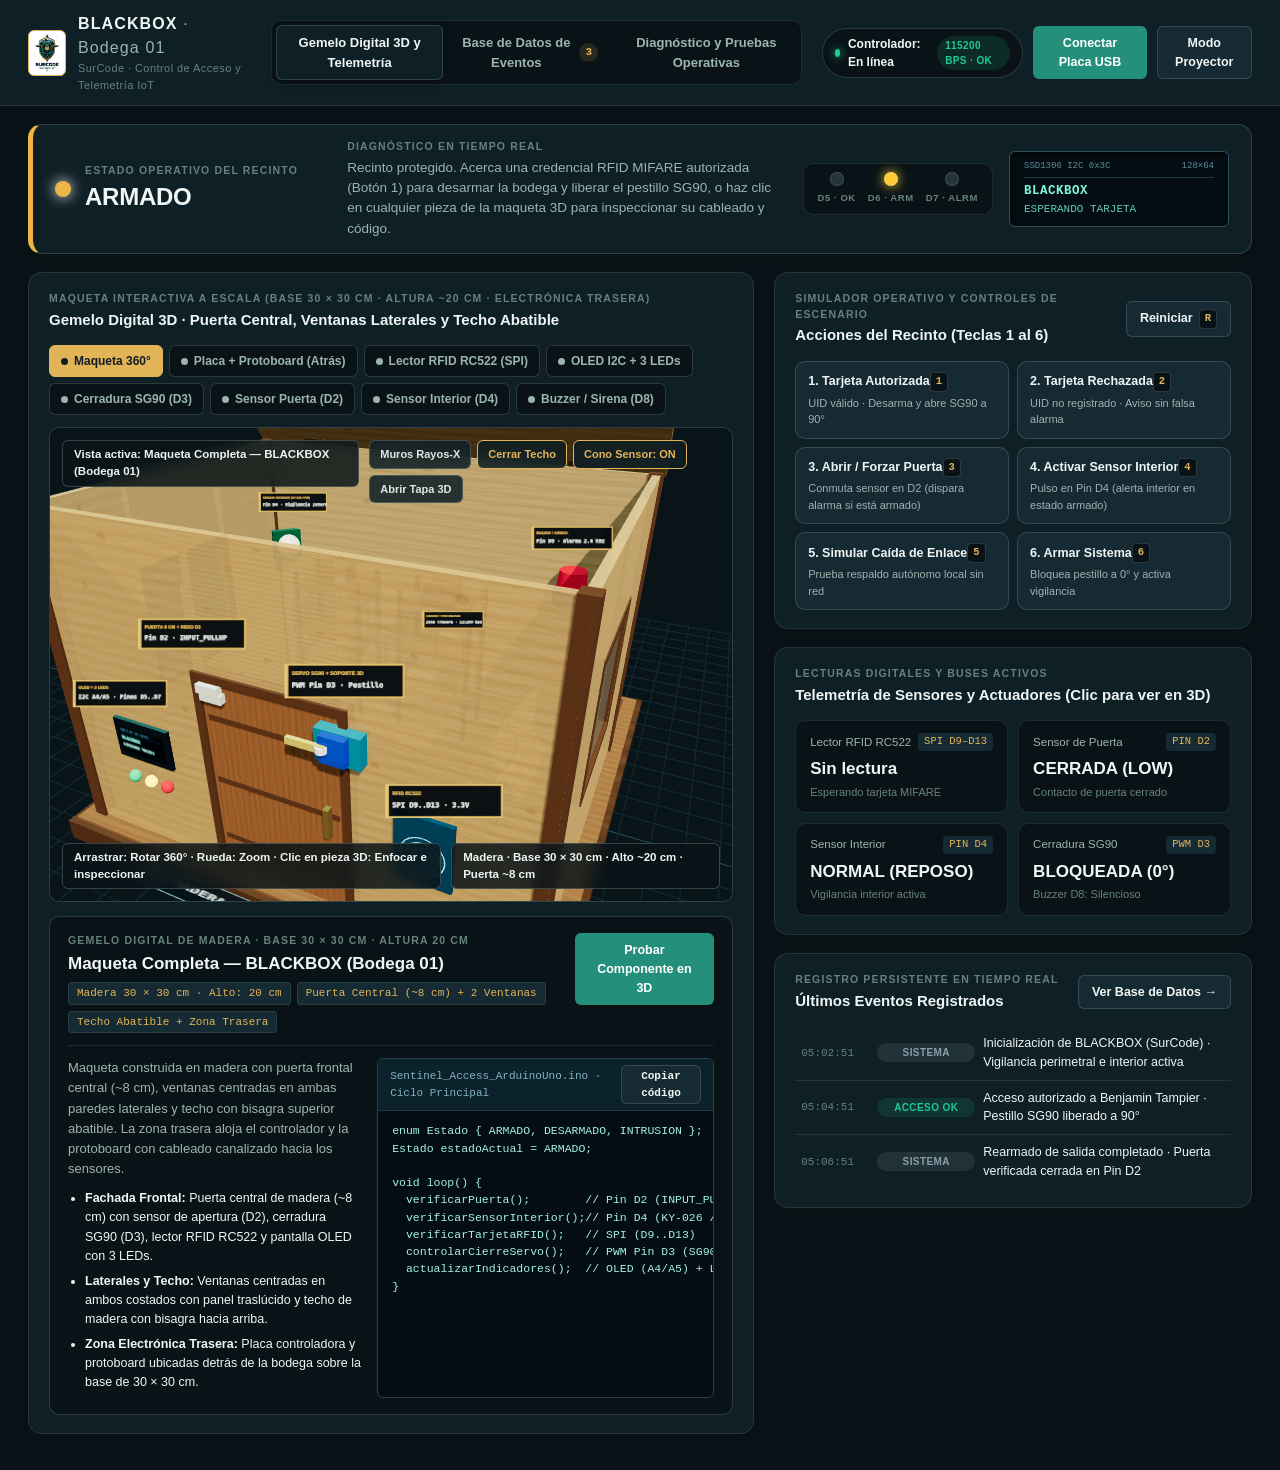
==== index.html @ c0e9f620 "Inicializa pagina web BLACKBOX IoT (SurCode) con gemelo digital 3D" ====
<!DOCTYPE html>
<html lang="es" data-theme="dark">
<head>
  <meta charset="UTF-8" />
  <meta name="viewport" content="width=device-width, initial-scale=1.0" />
  <title>BLACKBOX · Centro de Control y Gemelo Digital 3D</title>
  <link rel="stylesheet" href="styles.css" />
</head>
<body>

  <!-- =====================================================================
       1. TOP APPLICATION HEADER
       ===================================================================== -->
  <header class="app-header">
    <div class="brand">
      <div class="brand-mark">
        <img src="img/logo_surcode_blackbox.jpg" alt="Logo oficial SurCode BLACKBOX" />
      </div>
      <div>
        <h1 class="brand-name">BLACKBOX <span>· Bodega 01</span></h1>
        <div class="brand-meta">SurCode · Control de Acceso y Telemetría IoT</div>
      </div>
    </div>

    <nav class="nav-pills" aria-label="Vistas del sistema">
      <button class="nav-pill active" data-tab="gemelo">
        Gemelo Digital 3D y Telemetría
      </button>
      <button class="nav-pill" data-tab="bd">
        Base de Datos de Eventos
        <span class="nav-count" id="dbCountBadge">0</span>
      </button>
      <button class="nav-pill" data-tab="calidad">
        Diagnóstico y Pruebas Operativas
      </button>
    </nav>

    <div class="header-actions">
      <div class="link-status" id="connPill" title="Estado de enlace con el controlador">
        <span class="link-dot"></span>
        <span id="connLabel">Controlador: En línea</span>
        <span class="tag tag-ok" id="latencyBadge">115200 bps · OK</span>
      </div>
      <button class="btn btn-primary" id="serialBtn" title="Vincular placa real por puerto USB Serial (115200 bps)">
        Conectar Placa USB
      </button>
      <button class="btn" id="themeBtn" title="Cambiar entre modo oscuro y claro para proyector">
        Modo Proyector
      </button>
    </div>
  </header>

  <!-- =====================================================================
       2. MAIN WORKSPACE
       ===================================================================== -->
  <main class="workspace">

    <!-- DOMINANT SYSTEM STATUS STRIP (Hero Focal Point) -->
    <section class="telemetry-strip" id="statusBanner" data-state="ARMADO">
      <div class="state-block">
        <span class="state-orb" id="stateDot"></span>
        <div>
          <span class="eyebrow">Estado Operativo del Recinto</span>
          <h2 class="state-heading" id="stateTitle">ARMADO</h2>
        </div>
      </div>

      <div>
        <span class="eyebrow">Diagnóstico en Tiempo Real</span>
        <p class="state-summary" id="stateNotice">
          Recinto protegido. Acerca una credencial RFID MIFARE autorizada (Botón 1) para desarmar la bodega y liberar el pestillo SG90, o haz clic en cualquier pieza de la maqueta 3D para inspeccionar su cableado y código.
        </p>
      </div>

      <div class="physical-replica">
        <div class="led-trio" title="Espejo de LEDs físicos en Pines D5, D6 y D7">
          <div class="led-unit">
            <div class="led-lamp green" id="ledGreen"></div>
            <span>D5 · OK</span>
          </div>
          <div class="led-unit">
            <div class="led-lamp yellow on" id="ledYellow"></div>
            <span>D6 · ARM</span>
          </div>
          <div class="led-unit">
            <div class="led-lamp red" id="ledRed"></div>
            <span>D7 · ALRM</span>
          </div>
        </div>

        <div class="oled-bezel" title="Espejo en tiempo real de la pantalla OLED 0.96&quot; I2C (SDA=A4, SCL=A5)">
          <div class="oled-meta">
            <span>SSD1306 I2C 0x3C</span>
            <span>128×64</span>
          </div>
          <div class="oled-l1" id="oledLine1">BLACKBOX</div>
          <div class="oled-l2" id="oledLine2">ESPERANDO TARJETA</div>
        </div>
      </div>
    </section>

    <!-- ===================================================================
         TAB 1: GEMELO DIGITAL 3D Y TELEMETRÍA EN VIVO
         =================================================================== -->
    <div class="tab-view active" id="tab-gemelo">
      <div class="stage-layout">

        <!-- LEFT COLUMN: 3D Interactive Maqueta + Component Inspector -->
        <div class="panel">
          <div class="panel-head">
            <div>
              <span class="eyebrow">Maqueta Interactiva a Escala (Base 30 × 30 cm · Altura ~20 cm · Electrónica Trasera)</span>
              <h3 class="panel-title">Gemelo Digital 3D · Puerta Central, Ventanas Laterales y Techo Abatible</h3>
            </div>
          </div>

          <!-- Component Selector Ribbon -->
          <div class="component-ribbon" role="tablist" aria-label="Selector de componentes físicos">
            <button class="comp-btn active" data-comp="overview"><i></i>Maqueta 360°</button>
            <button class="comp-btn" data-comp="esp32"><i></i>Placa + Protoboard (Atrás)</button>
            <button class="comp-btn" data-comp="rfid"><i></i>Lector RFID RC522 (SPI)</button>
            <button class="comp-btn" data-comp="oled_leds"><i></i>OLED I2C + 3 LEDs</button>
            <button class="comp-btn" data-comp="servo"><i></i>Cerradura SG90 (D3)</button>
            <button class="comp-btn" data-comp="reed"><i></i>Sensor Puerta (D2)</button>
            <button class="comp-btn" data-comp="pir"><i></i>Sensor Interior (D4)</button>
            <button class="comp-btn" data-comp="buzzer"><i></i>Buzzer / Sirena (D8)</button>
          </div>

          <!-- 3D WebGL Viewport -->
          <div class="viewport-frame">
            <div id="threeStage"></div>

            <div class="hud-top">
              <div class="hud-pill" id="hudFocusLabel">
                Vista activa: Maqueta Completa — BLACKBOX (Bodega 01)
              </div>
              <div class="hud-toolbar">
                <button class="hud-btn" id="btnToggleWalls" title="Ver a través de los muros para observar el interior">
                  Muros Rayos-X
                </button>
                <button class="hud-btn active" id="btnToggleRoof" title="Abrir o cerrar el techo abatible con bisagra hacia arriba">
                  Cerrar Techo
                </button>
                <button class="hud-btn active" id="btnTogglePirCone" title="Mostrar u ocultar el volumen de cobertura del sensor interior">
                  Cono Sensor: ON
                </button>
                <button class="hud-btn" id="btnOpenLid" title="Abrir o cerrar la tapa de la carcasa impresa en 3D en la zona trasera">
                  Abrir Tapa 3D
                </button>
              </div>
            </div>

            <div class="hud-bottom">
              <div class="hud-pill">
                Arrastrar: Rotar 360° · Rueda: Zoom · Clic en pieza 3D: Enfocar e inspeccionar
              </div>
              <div class="hud-pill">
                Madera · Base 30 × 30 cm · Alto ~20 cm · Puerta ~8 cm
              </div>
            </div>
          </div>

          <!-- Component Technical Inspector (Function + Pinout + Firmware Code) -->
          <div class="inspector-card">
            <div class="inspector-header">
              <div>
                <span class="eyebrow" id="inspCategory">GEMELO DIGITAL DE MADERA · BASE 30 × 30 CM · ALTURA 20 CM</span>
                <h4 class="inspector-name" id="inspTitle">Maqueta Completa — BLACKBOX (Bodega 01)</h4>
                <div class="pin-badges" id="inspBadges"></div>
              </div>
              <button class="btn btn-primary" id="btnTestSelectedComp">
                Probar Componente en 3D
              </button>
            </div>

            <div class="inspector-body">
              <div class="inspector-text">
                <p id="inspDescription"></p>
                <ul class="inspector-list" id="inspSpecs"></ul>
              </div>

              <div class="code-box">
                <div class="code-topbar">
                  <span id="inspCodeFile">Sentinel_Access_ArduinoUno.ino</span>
                  <button class="btn" id="btnCopyCode" style="padding: 2px 8px; font-size: 11px;">Copiar código</button>
                </div>
                <pre class="code-pre"><code id="inspCodeBlock"></code></pre>
              </div>
            </div>
          </div>
        </div>

        <!-- RIGHT COLUMN: Control Console + Live Telemetry + Recent Activity -->
        <div style="display: flex; flex-direction: column; gap: 18px;">

          <!-- 1. Control & Simulation Actions -->
          <div class="panel">
            <div class="panel-head">
              <div>
                <span class="eyebrow">Simulador Operativo y Controles de Escenario</span>
                <h3 class="panel-title">Acciones del Recinto (Teclas 1 al 6)</h3>
              </div>
              <button class="btn" id="btnReset" title="Restaurar estado inicial (Tecla R)">
                Reiniciar <kbd>R</kbd>
              </button>
            </div>

            <div class="scenario-grid">
              <button class="scenario-btn" id="actValidCard">
                <div class="scenario-top">
                  <span>1. Tarjeta Autorizada</span>
                  <kbd>1</kbd>
                </div>
                <small>UID válido · Desarma y abre SG90 a 90°</small>
              </button>

              <button class="scenario-btn" id="actInvalidCard">
                <div class="scenario-top">
                  <span>2. Tarjeta Rechazada</span>
                  <kbd>2</kbd>
                </div>
                <small>UID no registrado · Aviso sin falsa alarma</small>
              </button>

              <button class="scenario-btn" id="actToggleDoor">
                <div class="scenario-top">
                  <span id="lblToggleDoor">3. Abrir / Forzar Puerta</span>
                  <kbd>3</kbd>
                </div>
                <small>Conmuta sensor en D2 (dispara alarma si está armado)</small>
              </button>

              <button class="scenario-btn" id="actPirMotion">
                <div class="scenario-top">
                  <span>4. Activar Sensor Interior</span>
                  <kbd>4</kbd>
                </div>
                <small>Pulso en Pin D4 (alerta interior en estado armado)</small>
              </button>

              <button class="scenario-btn" id="actCommFail">
                <div class="scenario-top">
                  <span id="lblCommFail">5. Simular Caída de Enlace</span>
                  <kbd>5</kbd>
                </div>
                <small>Prueba respaldo autónomo local sin red</small>
              </button>

              <button class="scenario-btn" id="actArmSystem">
                <div class="scenario-top">
                  <span>6. Armar Sistema</span>
                  <kbd>6</kbd>
                </div>
                <small>Bloquea pestillo a 0° y activa vigilancia</small>
              </button>
            </div>
          </div>

          <!-- 2. Real-Time Sensor Telemetry -->
          <div class="panel">
            <div class="panel-head">
              <div>
                <span class="eyebrow">Lecturas Digitales y Buses Activos</span>
                <h3 class="panel-title">Telemetría de Sensores y Actuadores (Clic para ver en 3D)</h3>
              </div>
            </div>

            <div class="sensor-grid" style="margin-bottom: 0;">
              <div class="sensor-tile" onclick="selectComponent('rfid')" title="Clic para enfocar el lector RFID RC522 en 3D">
                <div class="sensor-tile-head">
                  <span>Lector RFID RC522</span>
                  <span class="sensor-gpio">SPI D9–D13</span>
                </div>
                <div class="sensor-reading" id="valRfid">Sin lectura</div>
                <div class="sensor-caption" id="subRfid">Esperando credencial 13.56 MHz</div>
              </div>

              <div class="sensor-tile" onclick="selectComponent('reed')" title="Clic para enfocar el sensor de puerta en 3D">
                <div class="sensor-tile-head">
                  <span>Sensor de Puerta</span>
                  <span class="sensor-gpio">PIN D2</span>
                </div>
                <div class="sensor-reading" id="valDoor">CERRADA (LOW)</div>
                <div class="sensor-caption" id="subDoor">Contacto de marco cerrado</div>
              </div>

              <div class="sensor-tile" onclick="selectComponent('pir')" title="Clic para enfocar el sensor interior en 3D">
                <div class="sensor-tile-head">
                  <span>Sensor Interior</span>
                  <span class="sensor-gpio">PIN D4</span>
                </div>
                <div class="sensor-reading" id="valPir">NORMAL (REPOSO)</div>
                <div class="sensor-caption" id="subPir">Vigilancia interior activa</div>
              </div>

              <div class="sensor-tile" onclick="selectComponent('servo')" title="Clic para enfocar el servomotor SG90 en 3D">
                <div class="sensor-tile-head">
                  <span>Cerradura SG90</span>
                  <span class="sensor-gpio">PWM D3</span>
                </div>
                <div class="sensor-reading" id="valServo">BLOQUEADA (0°)</div>
                <div class="sensor-caption" id="subServo">Buzzer D8: Silencioso</div>
              </div>
            </div>
          </div>

          <!-- 3. Recent Event Feed -->
          <div class="panel">
            <div class="panel-head">
              <div>
                <span class="eyebrow">Registro Persistente en Tiempo Real</span>
                <h3 class="panel-title">Últimos Eventos Registrados</h3>
              </div>
              <button class="btn" onclick="switchTab('bd')">
                Ver Base de Datos →
              </button>
            </div>
            <ul class="feed-list" id="recentEventsList"></ul>
          </div>

        </div>
      </div>
    </div>

    <!-- ===================================================================
         TAB 2: BASE DE DATOS PERSISTENTE DE EVENTOS
         =================================================================== -->
    <div class="tab-view" id="tab-bd">
      <div class="panel">
        <div class="panel-head">
          <div>
            <span class="eyebrow">Almacenamiento Local Persistente · Exportación Estructurada</span>
            <h3 class="panel-title">Base de Datos Histórica de Accesos, Intrusiones y Telemetría</h3>
          </div>
          <div style="display: flex; gap: 8px; flex-wrap: wrap; align-items: center;">
            <input type="text" id="dbSearchInput" placeholder="Buscar por UID, sensor o detalle..." />
            <select id="dbFilterType" aria-label="Filtrar por categoría">
              <option value="ALL">Todas las categorías</option>
              <option value="ACCESO_OK">Accesos Autorizados</option>
              <option value="ACCESO_DENEGADO">Accesos Denegados</option>
              <option value="INTRUSIÓN">Alertas de Intrusión</option>
              <option value="FALLA_RED">Eventos de Enlace</option>
              <option value="SISTEMA">Eventos de Sistema</option>
            </select>
            <button class="btn btn-primary" id="btnExportCsv">Exportar CSV</button>
            <button class="btn" id="btnExportJson">Exportar JSON</button>
            <button class="btn btn-danger" id="btnClearDb">Limpiar Historial</button>
          </div>
        </div>

        <div class="table-container">
          <table>
            <thead>
              <tr>
                <th>ID</th>
                <th>Fecha y Hora</th>
                <th>Categoría</th>
                <th>Sensor / Origen</th>
                <th>UID RFID</th>
                <th>Estado Resultante</th>
                <th>Puerta</th>
                <th>Detalle del Registro</th>
              </tr>
            </thead>
            <tbody id="dbTableBody"></tbody>
          </table>
        </div>
      </div>
    </div>

    <!-- ===================================================================
         TAB 3: DIAGNÓSTICO Y PROTOCOLO DE PRUEBAS OPERATIVAS
         =================================================================== -->
    <div class="tab-view" id="tab-calidad">
      <div class="panel">
        <div class="panel-head">
          <div>
            <span class="eyebrow">Verificación de Sensores, Persistencia, Comunicación y Visualización</span>
            <h3 class="panel-title">Protocolo de Diagnóstico y Matriz de Pruebas del Sistema</h3>
          </div>
          <div style="display: flex; gap: 8px; flex-wrap: wrap;">
            <button class="btn btn-primary" id="btnRunAllTests">
              Ejecutar Autoprueba de Sensores y BD
            </button>
            <button class="btn" id="btnExportTests">
              Exportar Reporte CSV
            </button>
          </div>
        </div>

        <div class="table-container">
          <table>
            <thead>
              <tr>
                <th style="width: 18%;">Prueba Operativa</th>
                <th style="width: 30%;">Comportamiento Esperado</th>
                <th style="width: 36%;">Resultado Obtenido en Laboratorio (Editable)</th>
                <th style="width: 16%;">Estado</th>
              </tr>
            </thead>
            <tbody id="testMatrixBody"></tbody>
          </table>
        </div>
      </div>
    </div>

  </main>

  <script src="vendor/three.min.js"></script>
  <script src="src/event-bus.js"></script>
  <script src="src/data/event-repository.js"></script>
  <script src="src/domain/security-fsm.js"></script>
  <script src="src/adapters/serial-adapter.js"></script>
  <script src="src/presentation/digital-twin-3d.js"></script>
  <script src="src/presentation/dashboard-ui.js"></script>
</body>
</html>
---- styles.css ----
/* =========================================================================
   BLACKBOX (CODESUR) · DESIGN SYSTEM (GOOD TASTE DESIGN)
   Industrial Security & Hardware Telemetry Interface
   ========================================================================= */

:root, [data-theme="dark"] {
  --bg-canvas: #091317;
  --bg-surface: #0f1f26;
  --bg-elevated: #152a33;
  --bg-subtle: #1b3540;
  --bg-oled: #040d11;

  --text-primary: #f0f6f4;
  --text-secondary: #9cb4ae;
  --text-muted: #66827c;

  --border-hairline: rgba(156, 180, 174, 0.14);
  --border-default: rgba(156, 180, 174, 0.24);
  --border-focus: #e2b458;

  --accent-brass: #e2b458;
  --accent-brass-dim: rgba(226, 180, 88, 0.14);
  --accent-teal: #248f7b;

  --status-ok: #22c993;
  --status-ok-soft: rgba(34, 201, 147, 0.13);
  --status-armed: #ebb643;
  --status-armed-soft: rgba(235, 182, 67, 0.14);
  --status-danger: #f24c58;
  --status-danger-soft: rgba(242, 76, 88, 0.16);
  --status-offline: #8b9ea7;
  --status-offline-soft: rgba(139, 158, 167, 0.15);

  --radius-sm: 6px;
  --radius-md: 10px;
  --radius-lg: 14px;

  --shadow-sm: 0 2px 8px rgba(0, 0, 0, 0.24);
  --shadow-lg: 0 16px 40px rgba(2, 9, 12, 0.45);

  --font-sans: 'Inter', -apple-system, BlinkMacSystemFont, 'Segoe UI', Roboto, sans-serif;
  --font-mono: 'JetBrains Mono', 'Cascadia Code', Consolas, monospace;
}

[data-theme="light"] {
  --bg-canvas: #eef2f1;
  --bg-surface: #ffffff;
  --bg-elevated: #e3ebe9;
  --bg-subtle: #d5e0dd;
  --bg-oled: #091d24;

  --text-primary: #10252c;
  --text-secondary: #3f5961;
  --text-muted: #647e85;

  --border-hairline: #d4dfdc;
  --border-default: #b2c5c0;
  --border-focus: #b58019;

  --accent-brass: #b58019;
  --accent-brass-dim: rgba(181, 128, 25, 0.12);
  --accent-teal: #1c7362;

  --status-ok: #0f8a62;
  --status-ok-soft: rgba(15, 138, 98, 0.12);
  --status-armed: #b57d09;
  --status-armed-soft: rgba(181, 125, 9, 0.12);
  --status-danger: #c92633;
  --status-danger-soft: rgba(201, 38, 51, 0.12);
  --status-offline: #526670;
  --status-offline-soft: rgba(82, 102, 112, 0.12);

  --shadow-sm: 0 2px 6px rgba(16, 37, 44, 0.05);
  --shadow-lg: 0 12px 28px rgba(16, 37, 44, 0.08);
}

*, *::before, *::after {
  box-sizing: border-box;
}

body {
  margin: 0;
  font-family: var(--font-sans);
  background: var(--bg-canvas);
  color: var(--text-primary);
  line-height: 1.5;
  font-variant-numeric: tabular-nums;
  -webkit-font-smoothing: antialiased;
  min-height: 100vh;
  display: flex;
  flex-direction: column;
}

/* -------------------------------------------------------------------------
   1. HEADER & PRIMARY NAVIGATION
   ------------------------------------------------------------------------- */
.app-header {
  display: flex;
  align-items: center;
  justify-content: space-between;
  gap: 20px;
  padding: 12px 28px;
  background: var(--bg-surface);
  border-bottom: 1px solid var(--border-hairline);
  position: sticky;
  top: 0;
  z-index: 40;
}

.brand {
  display: flex;
  align-items: center;
  gap: 12px;
}

.brand-mark {
  width: 38px;
  height: 46px;
  border-radius: var(--radius-sm);
  background: #ffffff;
  border: 1px solid var(--accent-brass);
  padding: 2px;
  display: flex;
  align-items: center;
  justify-content: center;
  overflow: hidden;
  flex-shrink: 0;
}

.brand-mark img {
  width: 100%;
  height: 100%;
  object-fit: contain;
  display: block;
}

.brand-name {
  font-size: 16px;
  font-weight: 700;
  letter-spacing: 0.07em;
  margin: 0;
}

.brand-name span {
  font-weight: 400;
  color: var(--text-secondary);
}

.brand-meta {
  font-size: 11px;
  color: var(--text-muted);
  letter-spacing: 0.04em;
}

.nav-pills {
  display: flex;
  gap: 4px;
  padding: 4px;
  background: var(--bg-canvas);
  border: 1px solid var(--border-hairline);
  border-radius: var(--radius-md);
}

.nav-pill {
  font: inherit;
  font-size: 13px;
  font-weight: 600;
  color: var(--text-secondary);
  background: transparent;
  border: none;
  padding: 7px 14px;
  border-radius: var(--radius-sm);
  cursor: pointer;
  display: inline-flex;
  align-items: center;
  gap: 8px;
  transition: color 0.15s, background 0.15s;
}

.nav-pill:hover {
  color: var(--text-primary);
  background: var(--bg-elevated);
}

.nav-pill.active {
  background: var(--bg-surface);
  color: var(--text-primary);
  box-shadow: var(--shadow-sm);
  border: 1px solid var(--border-default);
}

.nav-count {
  font-family: var(--font-mono);
  font-size: 11px;
  padding: 1px 6px;
  border-radius: 99px;
  background: var(--accent-brass-dim);
  color: var(--accent-brass);
}

.header-actions {
  display: flex;
  align-items: center;
  gap: 10px;
}

.link-status {
  display: inline-flex;
  align-items: center;
  gap: 8px;
  padding: 6px 12px;
  border-radius: 99px;
  font-size: 12px;
  font-weight: 600;
  background: var(--bg-canvas);
  border: 1px solid var(--border-default);
}

.link-dot {
  width: 8px;
  height: 8px;
  border-radius: 50%;
  background: var(--status-ok);
  box-shadow: 0 0 8px var(--status-ok);
}

.link-status.offline .link-dot {
  background: var(--status-danger);
  box-shadow: 0 0 8px var(--status-danger);
}

/* Buttons & Controls */
.btn {
  font: inherit;
  font-size: 12.5px;
  font-weight: 600;
  padding: 7px 13px;
  border-radius: var(--radius-sm);
  border: 1px solid var(--border-default);
  background: var(--bg-elevated);
  color: var(--text-primary);
  cursor: pointer;
  display: inline-flex;
  align-items: center;
  gap: 6px;
  text-decoration: none;
  transition: border-color 0.15s, background 0.15s, transform 0.1s;
}

.btn:hover {
  border-color: var(--accent-brass);
  background: var(--bg-subtle);
}

.btn-primary {
  background: var(--accent-teal);
  border-color: transparent;
  color: #ffffff;
}

.btn-primary:hover {
  filter: brightness(1.08);
  border-color: var(--accent-brass);
}

.btn-danger {
  background: var(--status-danger-soft);
  border-color: var(--status-danger);
  color: var(--status-danger);
}

button:focus-visible, select:focus-visible, input:focus-visible, a:focus-visible {
  outline: 2px solid var(--border-focus);
  outline-offset: 2px;
}

/* -------------------------------------------------------------------------
   2. MAIN WORKSPACE & TELEMETRY STRIP
   ------------------------------------------------------------------------- */
.workspace {
  flex: 1;
  max-width: 1660px;
  width: 100%;
  margin: 0 auto;
  padding: 18px 28px 36px;
}

.tab-view {
  display: none;
}

.tab-view.active {
  display: block;
}

.telemetry-strip {
  display: grid;
  grid-template-columns: 1.15fr 1.85fr auto;
  gap: 24px;
  align-items: center;
  padding: 14px 22px;
  border-radius: var(--radius-lg);
  background: var(--bg-surface);
  border: 1px solid var(--border-default);
  box-shadow: var(--shadow-sm);
  margin-bottom: 18px;
  transition: border-color 0.25s, background 0.25s;
}

.telemetry-strip[data-state="ARMADO"] {
  border-left: 5px solid var(--status-armed);
}

.telemetry-strip[data-state="DESARMADO"] {
  border-left: 5px solid var(--status-ok);
}

.telemetry-strip[data-state="INTRUSIÓN"] {
  border-color: var(--status-danger);
  border-left: 6px solid var(--status-danger);
  background: linear-gradient(90deg, var(--status-danger-soft), var(--bg-surface) 50%);
}

.telemetry-strip[data-state="FALLA_COMUNICACIÓN"] {
  border-left: 5px solid var(--status-offline);
}

.state-block {
  display: flex;
  align-items: center;
  gap: 14px;
}

.state-orb {
  width: 16px;
  height: 16px;
  border-radius: 50%;
  background: var(--status-armed);
  box-shadow: 0 0 14px currentColor;
  flex-shrink: 0;
}

.eyebrow {
  font-size: 10.5px;
  font-weight: 700;
  letter-spacing: 0.11em;
  text-transform: uppercase;
  color: var(--text-muted);
  display: block;
}

.state-heading {
  font-size: 24px;
  font-weight: 800;
  letter-spacing: -0.01em;
  margin: 1px 0 0;
}

.state-summary {
  font-size: 13.5px;
  color: var(--text-secondary);
  margin: 3px 0 0;
}

.physical-replica {
  display: flex;
  align-items: center;
  gap: 16px;
}

.led-trio {
  display: flex;
  gap: 12px;
  padding: 8px 14px;
  background: var(--bg-canvas);
  border: 1px solid var(--border-hairline);
  border-radius: var(--radius-md);
}

.led-unit {
  display: flex;
  flex-direction: column;
  align-items: center;
  gap: 5px;
  font-size: 9.5px;
  font-weight: 700;
  letter-spacing: 0.06em;
  color: var(--text-muted);
}

.led-lamp {
  width: 14px;
  height: 14px;
  border-radius: 50%;
  background: #23343b;
  border: 1px solid rgba(255,255,255,0.14);
  transition: all 0.2s;
}

.led-lamp.green.on { background: #22e59b; box-shadow: 0 0 12px #22e59b; }
.led-lamp.yellow.on { background: #ffca3a; box-shadow: 0 0 12px #ffca3a; }
.led-lamp.red.on { background: #ff384c; box-shadow: 0 0 14px #ff384c; }

.oled-bezel {
  background: var(--bg-oled);
  border: 1.5px solid #2e525e;
  border-radius: var(--radius-sm);
  padding: 8px 14px;
  min-width: 220px;
  font-family: var(--font-mono);
  box-shadow: inset 0 2px 6px rgba(0,0,0,0.7);
}

.oled-meta {
  display: flex;
  justify-content: space-between;
  font-size: 9px;
  color: #5b8e9e;
  border-bottom: 1px solid #193742;
  padding-bottom: 3px;
  margin-bottom: 4px;
}

.oled-l1 {
  font-size: 12.5px;
  font-weight: 700;
  color: #7ef7df;
  letter-spacing: 0.04em;
}

.oled-l2 {
  font-size: 11px;
  color: #65cbb6;
  margin-top: 1px;
}

/* -------------------------------------------------------------------------
   3. PRIMARY SPLIT LAYOUT: 3D STAGE (LEFT) + CONTROL & INSPECTOR (RIGHT)
   ------------------------------------------------------------------------- */
.stage-layout {
  display: grid;
  grid-template-columns: 1.52fr 1fr;
  gap: 20px;
  align-items: start;
}

.panel {
  background: var(--bg-surface);
  border: 1px solid var(--border-hairline);
  border-radius: var(--radius-lg);
  padding: 18px 20px;
  box-shadow: var(--shadow-sm);
}

.panel-head {
  display: flex;
  justify-content: space-between;
  align-items: center;
  gap: 12px;
  margin-bottom: 14px;
}

.panel-title {
  font-size: 15px;
  font-weight: 700;
  margin: 2px 0 0;
}

/* Component Selector Bar */
.component-ribbon {
  display: flex;
  flex-wrap: wrap;
  gap: 6px;
  margin-bottom: 12px;
}

.comp-btn {
  font: inherit;
  font-size: 12px;
  font-weight: 600;
  padding: 6px 11px;
  border-radius: var(--radius-sm);
  border: 1px solid var(--border-default);
  background: var(--bg-canvas);
  color: var(--text-secondary);
  cursor: pointer;
  display: inline-flex;
  align-items: center;
  gap: 6px;
  transition: all 0.15s;
}

.comp-btn:hover {
  color: var(--text-primary);
  border-color: var(--accent-brass);
  background: var(--bg-elevated);
}

.comp-btn.active {
  background: var(--accent-brass);
  color: #0e1e24;
  border-color: var(--accent-brass);
  font-weight: 700;
}

.comp-btn i {
  width: 7px;
  height: 7px;
  border-radius: 50%;
  background: currentColor;
}

/* 3D Viewport */
.viewport-frame {
  position: relative;
  height: 475px;
  border-radius: var(--radius-md);
  overflow: hidden;
  border: 1px solid var(--border-default);
  background: radial-gradient(circle at 50% 35%, #16323d 0%, #09151a 100%);
}

#threeStage {
  width: 100%;
  height: 100%;
  cursor: grab;
}

#threeStage:active {
  cursor: grabbing;
}

.hud-top {
  position: absolute;
  top: 12px;
  left: 12px;
  right: 12px;
  display: flex;
  justify-content: space-between;
  align-items: flex-start;
  pointer-events: none;
  gap: 10px;
}

.hud-bottom {
  position: absolute;
  bottom: 12px;
  left: 12px;
  right: 12px;
  display: flex;
  justify-content: space-between;
  align-items: center;
  pointer-events: none;
  gap: 10px;
}

.hud-pill {
  background: rgba(9, 20, 25, 0.84);
  border: 1px solid rgba(156, 180, 174, 0.3);
  color: #edf5f3;
  padding: 5px 11px;
  border-radius: var(--radius-sm);
  font-size: 11.5px;
  font-weight: 600;
  backdrop-filter: blur(8px);
  pointer-events: auto;
}

.hud-toolbar {
  display: flex;
  gap: 6px;
  pointer-events: auto;
  flex-wrap: wrap;
}

.hud-btn {
  font: inherit;
  font-size: 11px;
  font-weight: 600;
  padding: 5px 10px;
  border-radius: var(--radius-sm);
  border: 1px solid rgba(156, 180, 174, 0.32);
  background: rgba(14, 31, 38, 0.86);
  color: #dce9e6;
  cursor: pointer;
  backdrop-filter: blur(8px);
  transition: all 0.15s;
}

.hud-btn:hover, .hud-btn.active {
  border-color: var(--accent-brass);
  color: var(--accent-brass);
}

/* Component Inspector Card below 3D Stage */
.inspector-card {
  margin-top: 14px;
  background: var(--bg-canvas);
  border: 1px solid var(--border-default);
  border-radius: var(--radius-md);
  padding: 16px 18px;
}

.inspector-header {
  display: flex;
  justify-content: space-between;
  align-items: flex-start;
  gap: 16px;
  margin-bottom: 12px;
  padding-bottom: 12px;
  border-bottom: 1px solid var(--border-hairline);
}

.inspector-name {
  font-size: 17px;
  font-weight: 800;
  margin: 2px 0 6px;
}

.pin-badges {
  display: flex;
  flex-wrap: wrap;
  gap: 6px;
}

.pin-badge {
  font-family: var(--font-mono);
  font-size: 11px;
  padding: 2px 8px;
  border-radius: 4px;
  background: var(--bg-elevated);
  color: var(--accent-brass);
  border: 1px solid var(--border-hairline);
}

.inspector-body {
  display: grid;
  grid-template-columns: 1fr 1.15fr;
  gap: 16px;
  align-items: stretch;
}

.inspector-text {
  font-size: 13px;
  color: var(--text-secondary);
  line-height: 1.55;
}

.inspector-text p {
  margin: 0 0 10px;
}

.inspector-list {
  margin: 0;
  padding-left: 17px;
  color: var(--text-primary);
  font-size: 12.5px;
}

.inspector-list li {
  margin-bottom: 5px;
}

.code-box {
  background: var(--bg-oled);
  border: 1px solid #24434e;
  border-radius: var(--radius-sm);
  overflow: hidden;
  display: flex;
  flex-direction: column;
}

.code-topbar {
  display: flex;
  justify-content: space-between;
  align-items: center;
  padding: 6px 12px;
  background: #0c222b;
  border-bottom: 1px solid #1e3a44;
  font-family: var(--font-mono);
  font-size: 11px;
  color: #82b1c0;
}

.code-pre {
  margin: 0;
  padding: 11px 14px;
  font-family: var(--font-mono);
  font-size: 11.5px;
  line-height: 1.5;
  color: #a5f2e1;
  overflow-x: auto;
  max-height: 200px;
}

/* Right Column: Telemetry Sensors + Scenario Triggers + Activity Log */
.sensor-grid {
  display: grid;
  grid-template-columns: 1fr 1fr;
  gap: 10px;
  margin-bottom: 16px;
}

.sensor-tile {
  background: var(--bg-canvas);
  border: 1px solid var(--border-hairline);
  border-radius: var(--radius-md);
  padding: 12px 14px;
  cursor: pointer;
  transition: border-color 0.15s, transform 0.1s;
}

.sensor-tile:hover {
  border-color: var(--accent-brass);
  transform: translateY(-1px);
}

.sensor-tile-head {
  display: flex;
  justify-content: space-between;
  align-items: center;
  font-size: 11.5px;
  color: var(--text-secondary);
  margin-bottom: 5px;
}

.sensor-gpio {
  font-family: var(--font-mono);
  font-size: 10.5px;
  color: var(--accent-brass);
  background: var(--bg-elevated);
  padding: 1px 6px;
  border-radius: 4px;
}

.sensor-reading {
  font-size: 17px;
  font-weight: 700;
}

.sensor-caption {
  font-size: 11px;
  color: var(--text-muted);
  margin-top: 2px;
}

/* Action Scenarios */
.scenario-grid {
  display: grid;
  grid-template-columns: 1fr 1fr;
  gap: 8px;
}

.scenario-btn {
  font: inherit;
  text-align: left;
  padding: 10px 12px;
  border-radius: var(--radius-md);
  border: 1px solid var(--border-default);
  background: var(--bg-elevated);
  color: var(--text-primary);
  cursor: pointer;
  display: flex;
  flex-direction: column;
  gap: 3px;
  transition: border-color 0.15s, background 0.15s, transform 0.1s;
}

.scenario-btn:hover {
  border-color: var(--accent-brass);
  background: var(--bg-subtle);
  transform: translateY(-1px);
}

.scenario-top {
  display: flex;
  justify-content: space-between;
  align-items: center;
  font-size: 12.5px;
  font-weight: 700;
}

.scenario-btn small {
  font-size: 11px;
  color: var(--text-secondary);
}

kbd {
  font-family: var(--font-mono);
  font-size: 10.5px;
  padding: 1px 5px;
  border-radius: 4px;
  background: var(--bg-canvas);
  border: 1px solid var(--border-default);
  color: var(--accent-brass);
}

/* Activity Feed */
.feed-list {
  list-style: none;
  margin: 0;
  padding: 0;
  max-height: 220px;
  overflow-y: auto;
}

.feed-row {
  display: grid;
  grid-template-columns: 68px 98px 1fr;
  gap: 8px;
  align-items: center;
  padding: 8px 6px;
  border-bottom: 1px solid var(--border-hairline);
  font-size: 12.5px;
}

.feed-row:last-child {
  border-bottom: none;
}

.feed-time {
  font-family: var(--font-mono);
  font-size: 11px;
  color: var(--text-muted);
}

.tag {
  display: inline-flex;
  align-items: center;
  justify-content: center;
  padding: 2px 8px;
  border-radius: 99px;
  font-size: 10px;
  font-weight: 700;
  letter-spacing: 0.04em;
  text-transform: uppercase;
}

.tag-ok { background: var(--status-ok-soft); color: var(--status-ok); }
.tag-warn { background: var(--status-armed-soft); color: var(--status-armed); }
.tag-danger { background: var(--status-danger-soft); color: var(--status-danger); }
.tag-offline { background: var(--status-offline-soft); color: var(--status-offline); }

/* Tables */
.table-container {
  overflow-x: auto;
  border: 1px solid var(--border-hairline);
  border-radius: var(--radius-md);
}

table {
  width: 100%;
  border-collapse: collapse;
  text-align: left;
  font-size: 13px;
}

th {
  background: var(--bg-elevated);
  color: var(--text-secondary);
  font-size: 11px;
  font-weight: 700;
  text-transform: uppercase;
  letter-spacing: 0.06em;
  padding: 11px 14px;
  border-bottom: 1px solid var(--border-default);
}

td {
  padding: 11px 14px;
  border-bottom: 1px solid var(--border-hairline);
  vertical-align: middle;
}

tr:last-child td {
  border-bottom: none;
}

.split-2 {
  display: grid;
  grid-template-columns: 1fr 1fr;
  gap: 20px;
}

.flow-steps {
  display: grid;
  grid-template-columns: repeat(5, 1fr);
  gap: 12px;
  margin-top: 12px;
}

.flow-step {
  background: var(--bg-canvas);
  border: 1px solid var(--border-default);
  border-radius: var(--radius-md);
  padding: 14px;
}

.flow-step strong {
  display: block;
  font-size: 13.5px;
  color: var(--accent-brass);
  margin-bottom: 6px;
}

.flow-step ul {
  margin: 0;
  padding-left: 16px;
  font-size: 12px;
  color: var(--text-secondary);
}

input[type="text"], select {
  background: var(--bg-canvas);
  color: var(--text-primary);
  border: 1px solid var(--border-default);
  border-radius: var(--radius-sm);
  padding: 6px 10px;
  font: inherit;
  font-size: 12.5px;
}

@media (max-width: 1220px) {
  .telemetry-strip, .stage-layout, .inspector-body, .split-2, .flow-steps {
    grid-template-columns: 1fr;
  }
}
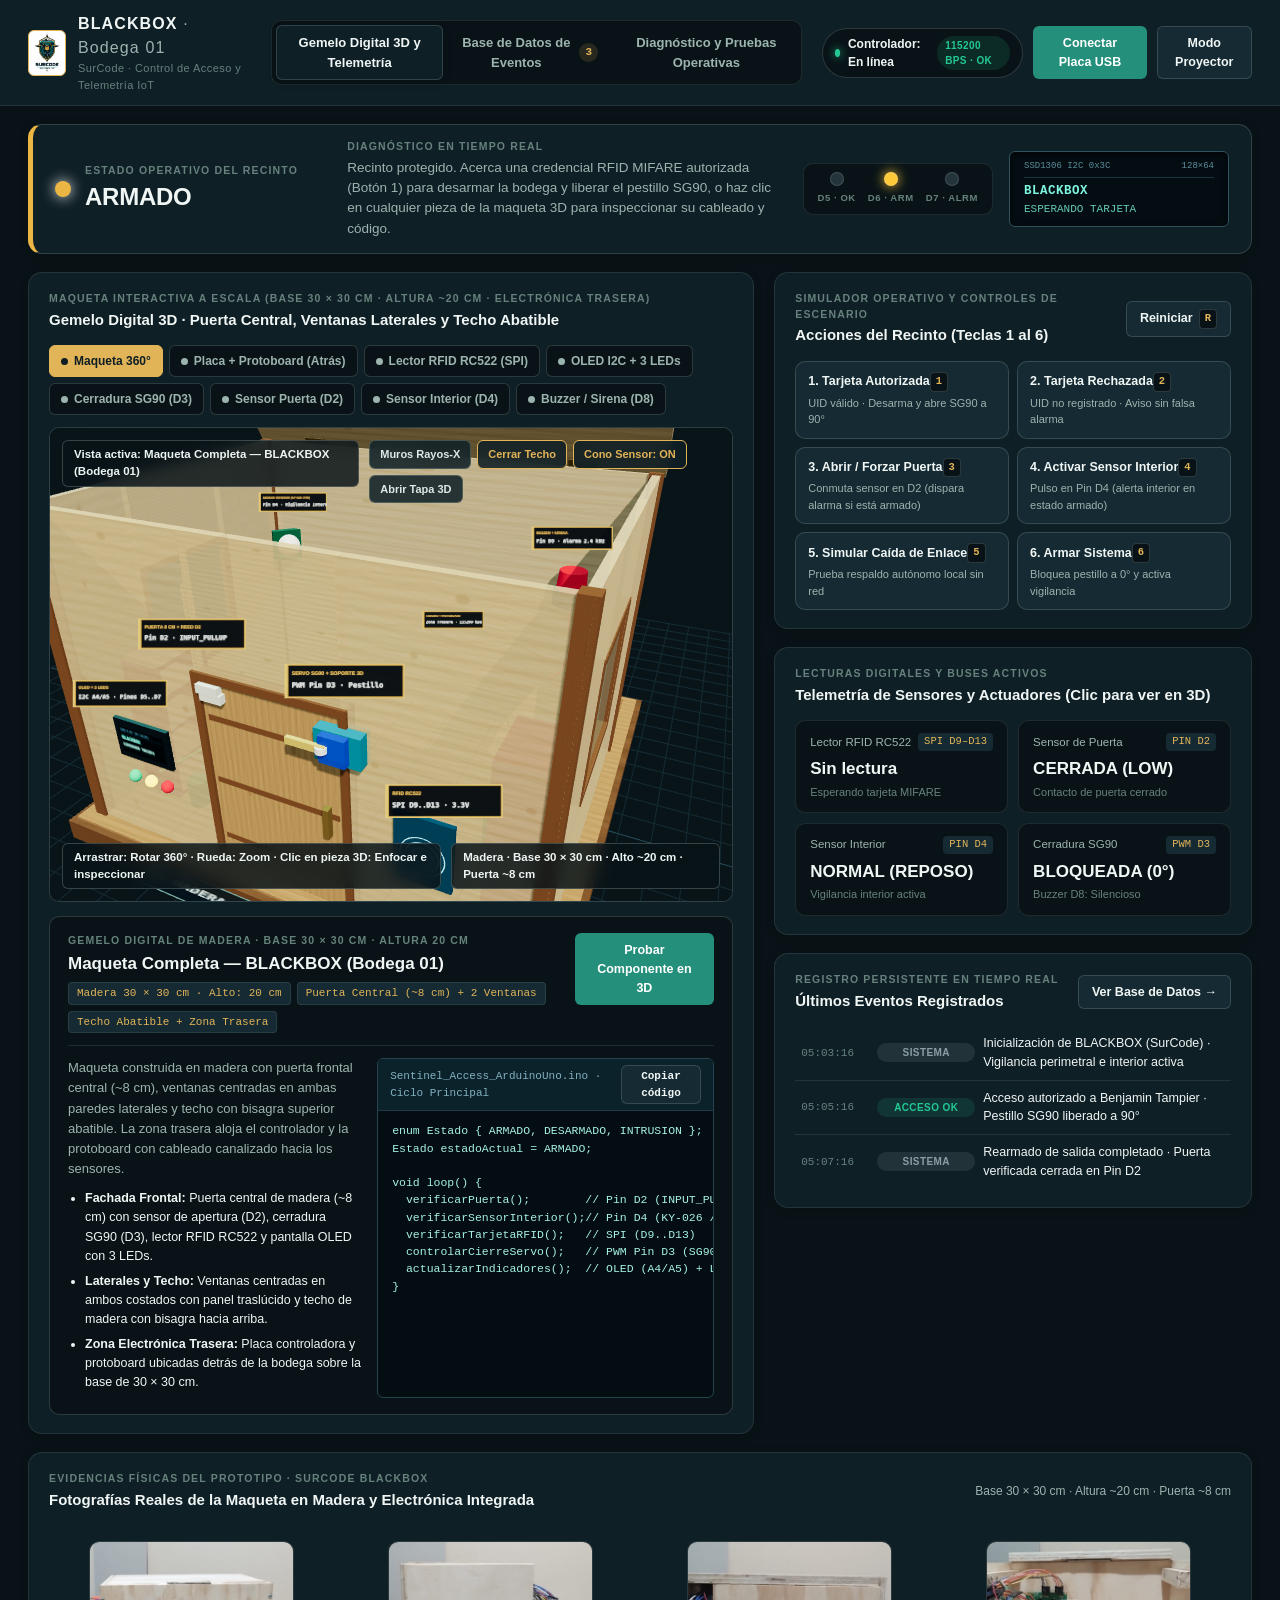
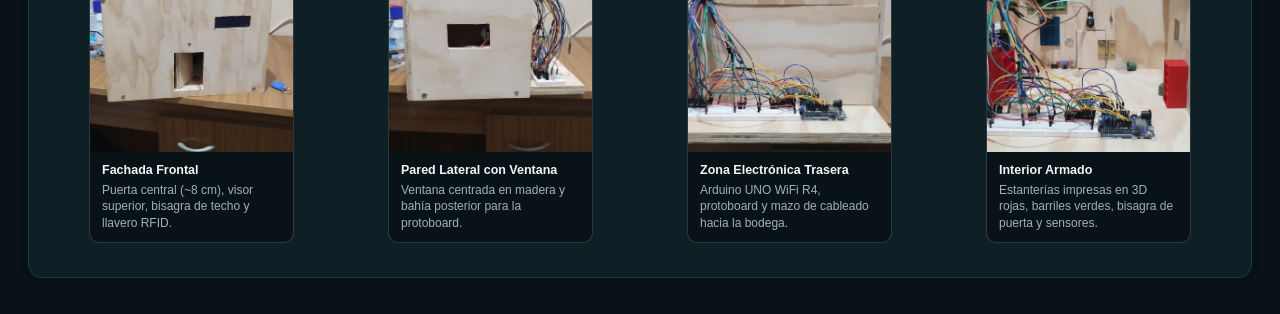
==== commit e06ee088: "Agrega fotos reales de maqueta y estanterias 3D rojas al gemelo digital" ====
--- a/index.html
+++ b/index.html
@@ -318,6 +318,48 @@
             <ul class="feed-list" id="recentEventsList"></ul>
           </div>
 
+        </div>
+      </div>
+
+      <!-- REAL PROTOTYPE GALLERY -->
+      <div class="panel" style="margin-top: 18px;">
+        <div class="panel-head">
+          <div>
+            <span class="eyebrow">Evidencias Físicas del Prototipo · SurCode BLACKBOX</span>
+            <h3 class="panel-title">Fotografías Reales de la Maqueta en Madera y Electrónica Integrada</h3>
+          </div>
+          <span class="badge-pill" style="font-size: 12px; color: var(--text-secondary);">Base 30 × 30 cm · Altura ~20 cm · Puerta ~8 cm</span>
+        </div>
+
+        <div class="real-gallery-grid">
+          <figure class="real-photo-card">
+            <img src="img/maqueta_frontal.jpeg" alt="Vista frontal de la maqueta de madera" style="object-position: center 55%;" />
+            <figcaption class="real-photo-caption">
+              <strong>Fachada Frontal</strong>
+              Puerta central (~8 cm), visor superior, bisagra de techo y llavero RFID.
+            </figcaption>
+          </figure>
+          <figure class="real-photo-card">
+            <img src="img/maqueta_lateral.jpeg" alt="Vista lateral de la maqueta con ventana centrada" style="object-position: center 55%;" />
+            <figcaption class="real-photo-caption">
+              <strong>Pared Lateral con Ventana</strong>
+              Ventana centrada en madera y bahía posterior para la protoboard.
+            </figcaption>
+          </figure>
+          <figure class="real-photo-card">
+            <img src="img/maqueta_trasera.jpeg" alt="Zona electrónica trasera con Arduino y protoboard" />
+            <figcaption class="real-photo-caption">
+              <strong>Zona Electrónica Trasera</strong>
+              Arduino UNO WiFi R4, protoboard y mazo de cableado hacia la bodega.
+            </figcaption>
+          </figure>
+          <figure class="real-photo-card">
+            <img src="img/maqueta_interior.jpeg" alt="Interior armado con estanterías rojas 3D y módulos" />
+            <figcaption class="real-photo-caption">
+              <strong>Interior Armado</strong>
+              Estanterías impresas en 3D rojas, barriles verdes, bisagra de puerta y sensores.
+            </figcaption>
+          </figure>
         </div>
       </div>
     </div>
--- a/styles.css
+++ b/styles.css
@@ -925,3 +925,53 @@
     grid-template-columns: 1fr;
   }
 }
+
+.real-gallery-grid {
+  display: grid;
+  grid-template-columns: repeat(4, 1fr);
+  gap: 14px;
+  margin-top: 12px;
+}
+
+.real-photo-card {
+  background: var(--bg-canvas);
+  border: 1px solid var(--border-default);
+  border-radius: var(--radius-md);
+  overflow: hidden;
+  display: flex;
+  flex-direction: column;
+}
+
+.real-photo-card img {
+  width: 100%;
+  height: 210px;
+  object-fit: cover;
+  display: block;
+  background: #071014;
+}
+
+.real-photo-caption {
+  padding: 10px 12px;
+  font-size: 12px;
+  line-height: 1.4;
+  color: var(--text-secondary);
+}
+
+.real-photo-caption strong {
+  display: block;
+  color: var(--text-primary);
+  font-size: 12.5px;
+  margin-bottom: 2px;
+}
+
+@media (max-width: 1100px) {
+  .real-gallery-grid {
+    grid-template-columns: repeat(2, 1fr);
+  }
+}
+
+@media (max-width: 640px) {
+  .real-gallery-grid {
+    grid-template-columns: 1fr;
+  }
+}
